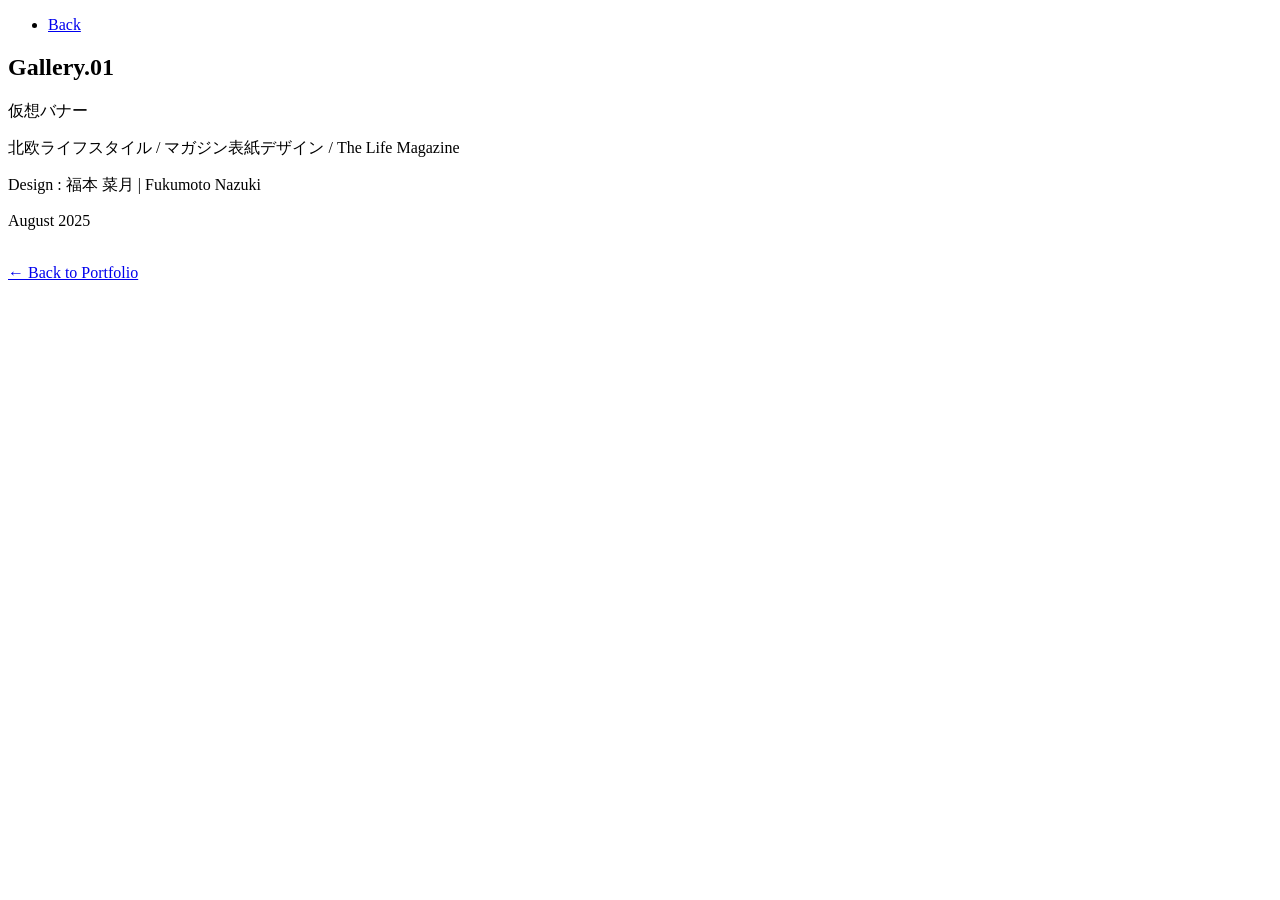
==== gallery1.html @ 39cdaede "Add initial gallery1.html file with content" ====
<!DOCTYPE html>
<html lang="ja">
<head>
    <meta charset="UTF-8">
    <meta name="viewport" content="width=device-width, initial-scale=1.0">
    <title>Document</title>
    <link rel="stylesheet" href="style.css">
    <link rel="stylesheet" href="ress.css">
    <link rel="stylesheet" href="index.html">
</head>
<body>
    <header>
        <nav class="side-nav">
            <ul>
                <li><a href="index.html">Back</a></li>
            </ul>
        </nav>
    </header>

    <main class="container">
  <div class="binder-wrapper">
    
    <div class="loose-leaf">
      <div class="binder-rings"></div>

      <section class="gallery-detail">
        <h2>Gallery.01</h2>
        <div class="description">
          <p>仮想バナー</p>
          <p>北欧ライフスタイル / マガジン表紙デザイン / The Life Magazine</p>
          <p>Design : 福本 菜月 | Fukumoto Nazuki</p>
          <p>August 2025</p>
        </div>
        <img src="img/gallery3.jpg" class="main-visual" alt="">
      </section>
      
      <a href="index.html" class="back-link">← Back to Portfolio</a>
    </div>
  </div>
</main>
</body>
</html>
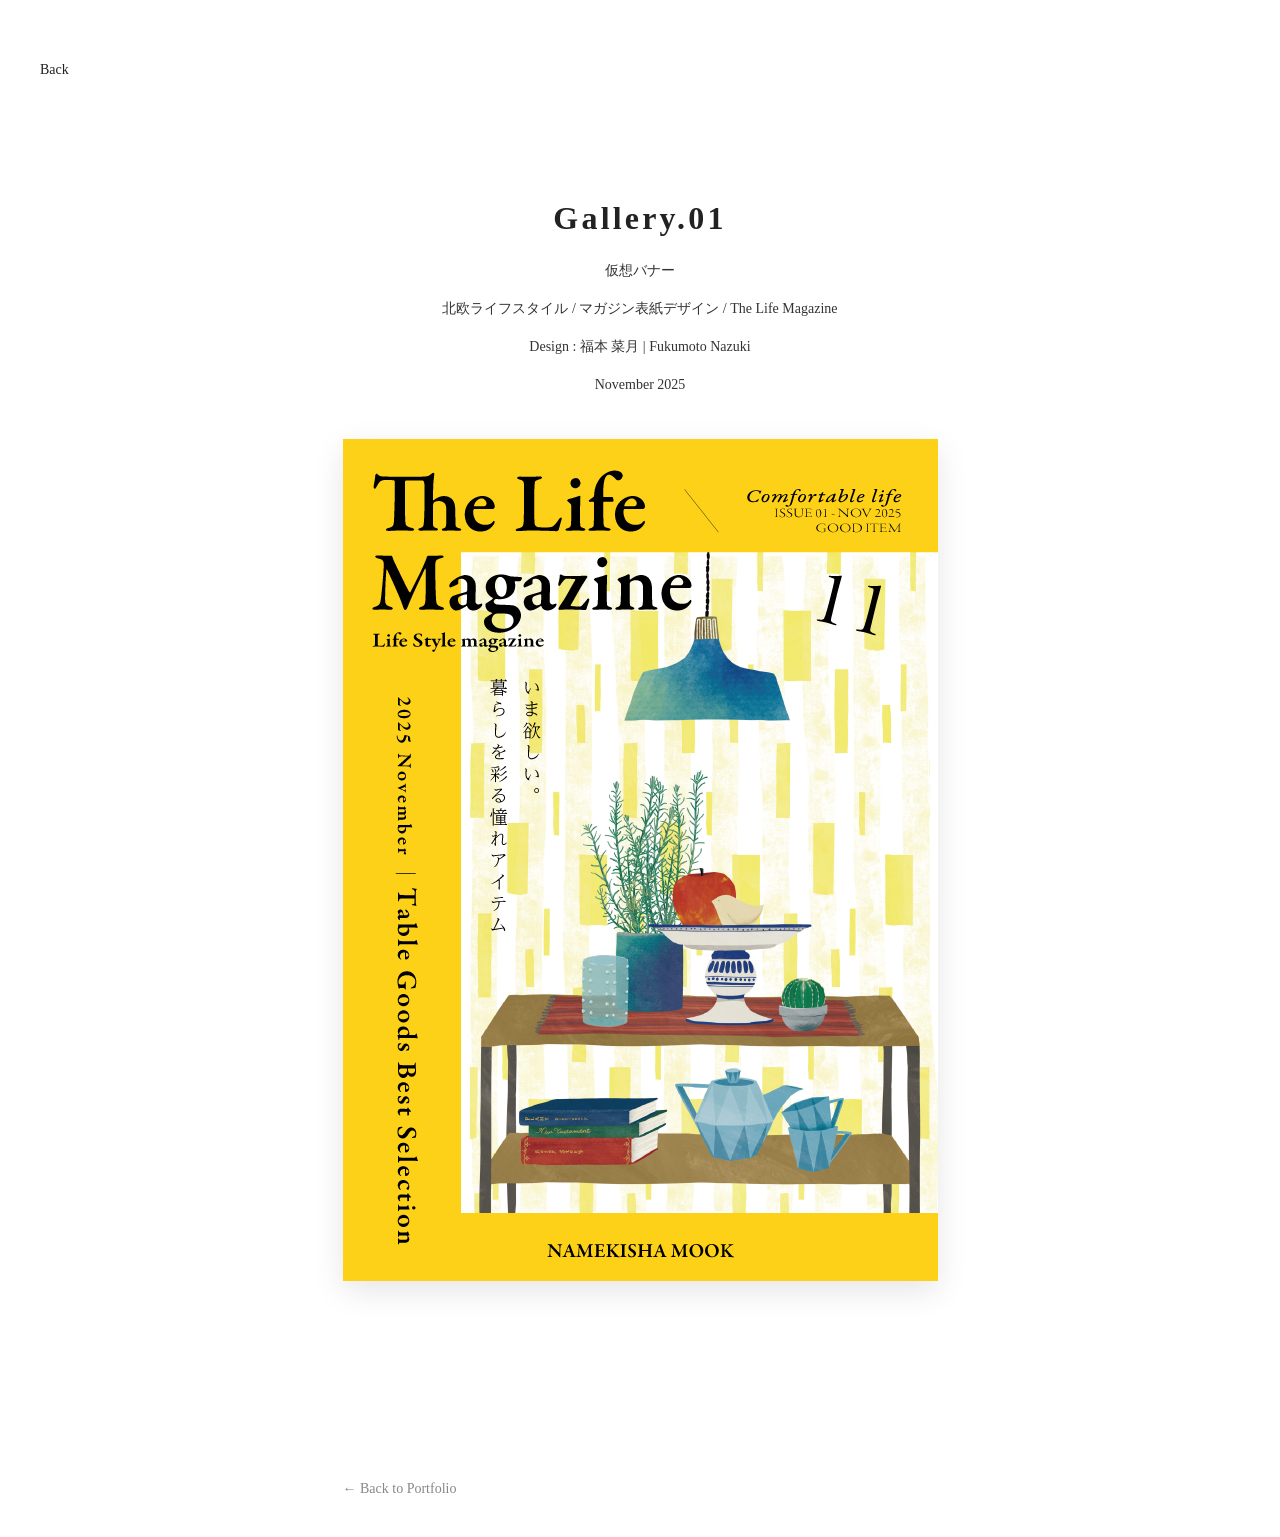
==== commit c59b950b: "Update gallery1.html" ====
--- a/gallery1.html
+++ b/gallery1.html
@@ -29,7 +29,7 @@
           <p>仮想バナー</p>
           <p>北欧ライフスタイル / マガジン表紙デザイン / The Life Magazine</p>
           <p>Design : 福本 菜月 | Fukumoto Nazuki</p>
-          <p>August 2025</p>
+          <p>November 2025</p>
         </div>
         <img src="img/gallery3.jpg" class="main-visual" alt="">
       </section>
--- a/style.css
+++ b/style.css
@@ -0,0 +1,462 @@
+body {
+  font-family: "Times New Roman", serif;
+  background: #fff;
+  color: #222;
+}
+
+/* GalleryやAboutなど、各セクションの共通設定 */
+section {
+  margin-top: 100px;
+  /* セクションの上の余白 */
+  margin-bottom: 150px;
+  /* セクションの下の余白 */
+}
+
+/* サイドナビ */
+.side-nav {
+  position: fixed;
+  top: 60px;
+  left: 40px;
+}
+
+.side-nav ul {
+  list-style: none;
+}
+
+.side-nav li {
+  margin-bottom: 12px;
+}
+
+.side-nav a {
+  text-decoration: none;
+  color: #222;
+  font-size: 14px;
+}
+
+/* PCではボタンを隠す */
+.hamburger {
+  display: none;
+}
+
+/* 全体レイアウト */
+.container {
+  width: 70%;
+  margin: 0 auto;
+}
+
+/* Hero */
+.hero {
+  position: relative;
+  /*height: 100dvh;*/
+  min-height: 100dvh;
+  display: flex;
+  align-items: center;
+  justify-content: center;
+  background-size: cover;
+  background-position: center;
+  margin-top: 0;
+  margin: bottom 40px;
+  animation: heroSoft 3s ease forwards;
+}
+
+@keyframes heroSoft {
+  to {
+    opacity: 1;
+    filter: blur(0);
+  }
+}
+
+.hero-text {
+  position: absolute;
+  top: 40%;
+  left: 50%;
+  transform: translate(-50%, -50%);
+  text-align: center;
+  color: #000;
+  z-index: 2;
+  /* 文字をオーバーレイより上に */
+}
+
+.hero::before {
+  content: "";
+  position: absolute;
+  top: 0;
+  left: 0;
+  width: 100%;
+  height: 100%;
+  background: rgba(255, 255, 255, 0.2);
+  /* 画像を少し明るくして文字を浮かせる */
+  z-index: 1;
+}
+
+.hero h1 {
+  font-size: 75px;
+  font-weight: 300;
+  letter-spacing: 0.1em;
+}
+
+.hero p {
+  margin-top: 16px;
+  font-size: 30px;
+  letter-spacing: 0.15em;
+}
+
+/* Gallery */
+.gallery {
+  text-align: center;
+}
+
+.gallery h2 {
+  font-size: 24px;
+  margin-bottom: 4px;
+}
+
+.subtitle {
+  font-size: 12px;
+  color: #666;
+  margin-bottom: 40px;
+}
+
+/* --- Galleryセクションの修正 --- */
+
+.gallery-grid {
+  display: grid;
+  /* 3列で同じ幅（1fr）に統一する設定 */
+  grid-template-columns: repeat(3, 1fr);
+  gap: 40px 30px;
+  /* 左右30pxの余白 */
+  align-items: center;
+  margin-top: 50px;
+}
+
+
+/* すべてのアイテムを共通のスタイルにする */
+.item {
+  display: block;
+  text-decoration: none;
+  color: inherit;
+}
+
+/* item-smallやitem-largeの個別設定を上書きして無効化 */
+.item.small,
+.item.large {
+  grid-column: auto;
+  /* 列の結合を解除 */
+  grid-row: auto;
+  /* 行の結合を解除 */
+  height: auto;
+  /* 高さを自動に */
+}
+
+/* 画像コンテナ：ここで大きさを強制的に統一する */
+.item img {
+  width: 100%;
+  /* 1. 全ての枠の形を 3:2（横長）に揃える */
+  max-width: 100%;
+  height: 100%;
+  aspect-ratio: 3 / 2;
+
+  /* 2. 画像全体を枠の中に収める（これが重要！） */
+  object-fit: contain;
+
+  /* 3. 余白が目立たないよう、必要に応じて背景色をつける */
+  background-color: #f0f0f0;
+
+  border-radius: 4px;
+  transition: transform 0.3s ease;
+}
+
+.item:hover img {
+  transform: translateY(-5px);
+}
+
+.gallery-text {
+  margin-top: 15px;
+  font-size: 20px;
+  text-align: center;
+  letter-spacing: 0.1em;
+}
+
+
+
+.item-small {
+  height: 300px;
+}
+
+.item-large {
+  grid-column: 2 / 3;
+  grid-row: 1 / 3;
+  /* height: 420px; */
+  display: flex;
+  align-items: center;
+  flex-direction: column;
+  justify-content: center;
+}
+
+
+
+.gallery .item {
+  opacity: 0;
+  transform: translateY(24px);
+  transition: 0.8s ease;
+}
+
+.gallery .item.is-show {
+  opacity: 1;
+  transform: translateY(0);
+}
+
+.gallery-text {
+  margin-top: 12px;
+  font-size: 12px;
+  letter-spacing: 0.08em;
+  color: #222;
+}
+
+/* About */
+
+#about {
+  text-align: center;
+}
+
+/* 画像とテキストを横並びにする設定 */
+.about-content {
+  display: flex;
+  justify-content: center;
+  /* 中央寄せ */
+  align-items: center;
+  /* 上下中央揃え */
+  gap: 100px;
+  /* 画像とテキストの間の距離 */
+  max-width: 900px;
+  /* 全体の最大幅 */
+  margin: 0 auto;
+  /* 全体を中央に */
+  text-align: left;
+  /* テキスト内は左揃え */
+  font-size: 14px;
+  color: #333;
+  margin-bottom: 20px;
+  text-align: center;
+  flex-basis: 100%;
+  margin-bottom: 4px;
+  line-height: 2.0;
+
+}
+
+.about-box {
+  flex: 1;
+  /* 左右で幅を分ける */
+}
+
+/* 画像は切り取られないよう全体を見せつつ小さめに表示 */
+.about-box img {
+  width: 100%;
+  max-width: 450px;
+  /* カンプに合わせたサイズ感 */
+  height: auto;
+  display: block;
+  border-radius: 0;
+  /* カンプに合わせて角丸を消す場合 */
+}
+
+
+/* レスポンシブ：スマホでは縦並びに戻す */
+@media screen and (max-width: 768px) {
+  .about-content {
+    flex-direction: column;
+    gap: 30px;
+    padding: 0 20px;
+    text-align: center;
+    /* スマホでは中央寄せ */
+  }
+
+  .about-box img {
+    max-width: 100%;
+  }
+}
+
+/* Contact */
+.contact {
+  text-align: center;
+  padding-bottom: 100px;
+  margin-top: 40px;
+}
+
+.contact a {
+  color: #222;
+  margin-top: 20px;
+  font-size: 14px;
+  text-decoration: none;
+}
+
+
+/*gallery 詳細ページ用スタイル*/
+
+/* バインダーの外側（背景） */
+.binder-wrapper {
+  background-color: #fff;
+  /* 机や背景の色 */
+  padding: 40px 20px;
+  display: flex;
+  justify-content: center;
+}
+
+.gallery-detail {
+  text-align: center;
+  padding-top: 60px;
+}
+
+.gallery-detail h2 {
+  font-size: 32px;
+  margin-bottom: 20px;
+  letter-spacing: 0.1em;
+}
+
+.gallery-detail p {
+  font-size: 14px;
+  line-height: 2;
+  margin-bottom: 10px;
+  color: #333;
+}
+
+
+
+/* メイン画像の調整 */
+.main-visual {
+  width: 100%;
+  max-width: 700px;
+  /* 見やすい幅に制限 */
+  height: auto;
+  margin: 40px auto;
+  display: block;
+  box-shadow: 0 10px 30px rgba(0, 0, 0, 0.1);
+  /* 軽く影をつけて作品を際立たせる */
+}
+
+/* 戻るボタンの調整 */
+.back-link {
+  margin-top: 50px;
+  display: inline-block;
+  text-decoration: none;
+  color: #888;
+  font-size: 14px;
+  transition: 0.3s;
+}
+
+.back-link:hover {
+  color: #222;
+}
+
+/* レスポンシブ対応 */
+
+/* --- style.css の後半（メディアクエリ部分）をこれに差し替え --- */
+
+@media screen and (max-width: 1197px) {
+
+  /* 全体レイアウト */
+  .container {
+    width: 90%;
+    margin: 0 auto;
+  }
+
+  /* サイドナビ：初期状態は右側に隠す */
+  .side-nav {
+    display: flex !important;
+    /* PC用のdisplay:noneを上書き */
+    position: fixed;
+    top: 0;
+    left: 100%;
+    /* 画面の外に配置 */
+    width: 100%;
+    height: 100vh;
+    background: rgba(255, 255, 255, 0.98);
+    z-index: 9000;
+    transition: 0.5s;
+    align-items: center;
+    justify-content: center;
+    flex-direction: column;
+  }
+
+  /* JSでクラスが付与されたら画面に滑り込ませる */
+  .side-nav.is-active {
+    left: 0;
+  }
+
+  .side-nav ul {
+    list-style: none;
+    padding: 0;
+    text-align: center;
+  }
+
+  .side-nav li {
+    margin-bottom: 30px;
+  }
+
+  .side-nav a {
+    font-size: 24px;
+    color: #222;
+    text-decoration: none;
+  }
+
+  /* ハンバーガーボタンを表示 */
+  .hamburger {
+    display: block !important;
+    position: fixed;
+    top: 25px;
+    right: 25px;
+    width: 30px;
+    height: 24px;
+    z-index: 9999;
+    /* ナビより上に配置 */
+    cursor: pointer;
+  }
+
+  /* 三本線の描画 */
+  .hamburger span {
+    display: block;
+    width: 100%;
+    height: 2px;
+    background: #222;
+    margin-bottom: 8px;
+    transition: 0.3s;
+  }
+
+  /* クリック時のアニメーション（×印にする） */
+  .hamburger.is-active span:nth-child(1) {
+    transform: translateY(10px) rotate(45deg);
+  }
+
+  .hamburger.is-active span:nth-child(2) {
+    opacity: 0;
+  }
+
+  .hamburger.is-active span:nth-child(3) {
+    transform: translateY(-10px) rotate(-45deg);
+  }
+
+  /* ギャラリーを1列にする */
+  .gallery-grid {
+    display: flex;
+    flex-direction: column;
+    gap: 30px;
+  }
+
+  .item {
+    width: 100%;
+  }
+
+  .item-small,
+  .item-large {
+    height: auto !important;
+    grid-column: auto !important;
+    grid-row: auto !important;
+  }
+
+  /* Aboutセクションの縦並び */
+  .about-content {
+    flex-direction: column;
+    gap: 30px;
+    text-align: center;
+  }
+}
--- a/ress.css
+++ b/ress.css
@@ -0,0 +1,281 @@
+/* resset.dev • v5.0.2 */
+
+/* # =================================================================
+   # Global selectors
+   # ================================================================= */
+
+html {
+  box-sizing: border-box;
+  -webkit-text-size-adjust: 100%; /* Prevent adjustments of font size after orientation changes in iOS */
+  word-break: normal;
+  -moz-tab-size: 4;
+  tab-size: 4;
+}
+
+*,
+::before,
+::after {
+  background-repeat: no-repeat; /* Set `background-repeat: no-repeat` to all elements and pseudo elements */
+  box-sizing: inherit;
+}
+
+::before,
+::after {
+  text-decoration: inherit; /* Inherit text-decoration and vertical align to ::before and ::after pseudo elements */
+  vertical-align: inherit;
+}
+
+* {
+  padding: 0; /* Reset `padding` and `margin` of all elements */
+  margin: 0;
+}
+
+/* # =================================================================
+   # General elements
+   # ================================================================= */
+
+hr {
+  overflow: visible; /* Show the overflow in Edge and IE */
+  height: 0; /* Add the correct box sizing in Firefox */
+  color: inherit; /* Correct border color in Firefox. */
+}
+
+details,
+main {
+  display: block; /* Render the `main` element consistently in IE. */
+}
+
+summary {
+  display: list-item; /* Add the correct display in all browsers */
+}
+
+small {
+  font-size: 80%; /* Set font-size to 80% in `small` elements */
+}
+
+[hidden] {
+  display: none; /* Add the correct display in IE */
+}
+
+abbr[title] {
+  border-bottom: none; /* Remove the bottom border in Chrome 57 */
+  /* Add the correct text decoration in Chrome, Edge, IE, Opera, and Safari */
+  text-decoration: underline;
+  text-decoration: underline dotted;
+}
+
+a {
+  background-color: transparent; /* Remove the gray background on active links in IE 10 */
+}
+
+a:active,
+a:hover {
+  outline-width: 0; /* Remove the outline when hovering in all browsers */
+}
+
+code,
+kbd,
+pre,
+samp {
+  font-family: monospace, monospace; /* Specify the font family of code elements */
+}
+
+pre {
+  font-size: 1em; /* Correct the odd `em` font sizing in all browsers */
+}
+
+b,
+strong {
+  font-weight: bolder; /* Add the correct font weight in Chrome, Edge, and Safari */
+}
+
+/* https://gist.github.com/unruthless/413930 */
+sub,
+sup {
+  font-size: 75%;
+  line-height: 0;
+  position: relative;
+  vertical-align: baseline;
+}
+
+sub {
+  bottom: -0.25em;
+}
+
+sup {
+  top: -0.5em;
+}
+
+table {
+  border-color: inherit; /* Correct border color in all Chrome, Edge, and Safari. */
+  text-indent: 0; /* Remove text indentation in Chrome, Edge, and Safari */
+}
+
+iframe {
+  border-style: none;
+}
+
+/* # =================================================================
+   # Forms
+   # ================================================================= */
+
+input {
+  border-radius: 0;
+}
+
+[type='number']::-webkit-inner-spin-button,
+[type='number']::-webkit-outer-spin-button {
+  height: auto; /* Correct the cursor style of increment and decrement buttons in Chrome */
+}
+
+[type='search'] {
+  -webkit-appearance: textfield; /* Correct the odd appearance in Chrome and Safari */
+  outline-offset: -2px; /* Correct the outline style in Safari */
+}
+
+[type='search']::-webkit-search-decoration {
+  -webkit-appearance: none; /* Remove the inner padding in Chrome and Safari on macOS */
+}
+
+textarea {
+  overflow: auto; /* Internet Explorer 11+ */
+  resize: vertical; /* Specify textarea resizability */
+}
+
+button,
+input,
+optgroup,
+select,
+textarea {
+  font: inherit; /* Specify font inheritance of form elements */
+}
+
+optgroup {
+  font-weight: bold; /* Restore the font weight unset by the previous rule */
+}
+
+button {
+  overflow: visible; /* Address `overflow` set to `hidden` in IE 8/9/10/11 */
+}
+
+button,
+select {
+  text-transform: none; /* Firefox 40+, Internet Explorer 11- */
+}
+
+/* Apply cursor pointer to button elements */
+button,
+[type='button'],
+[type='reset'],
+[type='submit'],
+[role='button'] {
+  cursor: pointer;
+}
+
+/* Remove inner padding and border in Firefox 4+ */
+button::-moz-focus-inner,
+[type='button']::-moz-focus-inner,
+[type='reset']::-moz-focus-inner,
+[type='submit']::-moz-focus-inner {
+  border-style: none;
+  padding: 0;
+}
+
+/* Replace focus style removed in the border reset above */
+button:-moz-focusring,
+[type='button']::-moz-focus-inner,
+[type='reset']::-moz-focus-inner,
+[type='submit']::-moz-focus-inner {
+  outline: 1px dotted ButtonText;
+}
+
+button,
+html [type='button'], /* Prevent a WebKit bug where (2) destroys native `audio` and `video`controls in Android 4 */
+[type='reset'],
+[type='submit'] {
+  -webkit-appearance: button; /* Correct the inability to style clickable types in iOS */
+}
+
+/* Remove the default button styling in all browsers */
+button,
+input,
+select,
+textarea {
+  background-color: transparent;
+  border-style: none;
+}
+
+a:focus,
+button:focus,
+input:focus,
+select:focus,
+textarea:focus {
+  outline-width: 0;
+}
+
+/* Style select like a standard input */
+select {
+  -moz-appearance: none; /* Firefox 36+ */
+  -webkit-appearance: none; /* Chrome 41+ */
+}
+
+select::-ms-expand {
+  display: none; /* Internet Explorer 11+ */
+}
+
+select::-ms-value {
+  color: currentColor; /* Internet Explorer 11+ */
+}
+
+legend {
+  border: 0; /* Correct `color` not being inherited in IE 8/9/10/11 */
+  color: inherit; /* Correct the color inheritance from `fieldset` elements in IE */
+  display: table; /* Correct the text wrapping in Edge and IE */
+  max-width: 100%; /* Correct the text wrapping in Edge and IE */
+  white-space: normal; /* Correct the text wrapping in Edge and IE */
+  max-width: 100%; /* Correct the text wrapping in Edge 18- and IE */
+}
+
+::-webkit-file-upload-button {
+  /* Correct the inability to style clickable types in iOS and Safari */
+  -webkit-appearance: button;
+  color: inherit;
+  font: inherit; /* Change font properties to `inherit` in Chrome and Safari */
+}
+
+/* Replace pointer cursor in disabled elements */
+[disabled] {
+  cursor: default;
+}
+
+/* # =================================================================
+   # Specify media element style
+   # ================================================================= */
+
+img {
+  border-style: none; /* Remove border when inside `a` element in IE 8/9/10 */
+}
+
+/* Add the correct vertical alignment in Chrome, Firefox, and Opera */
+progress {
+  vertical-align: baseline;
+}
+
+/* # =================================================================
+   # Accessibility
+   # ================================================================= */
+
+/* Specify the progress cursor of updating elements */
+[aria-busy='true'] {
+  cursor: progress;
+}
+
+/* Specify the pointer cursor of trigger elements */
+[aria-controls] {
+  cursor: pointer;
+}
+
+/* Specify the unstyled cursor of disabled, not-editable, or otherwise inoperable elements */
+[aria-disabled='true'] {
+  cursor: default;
+}
